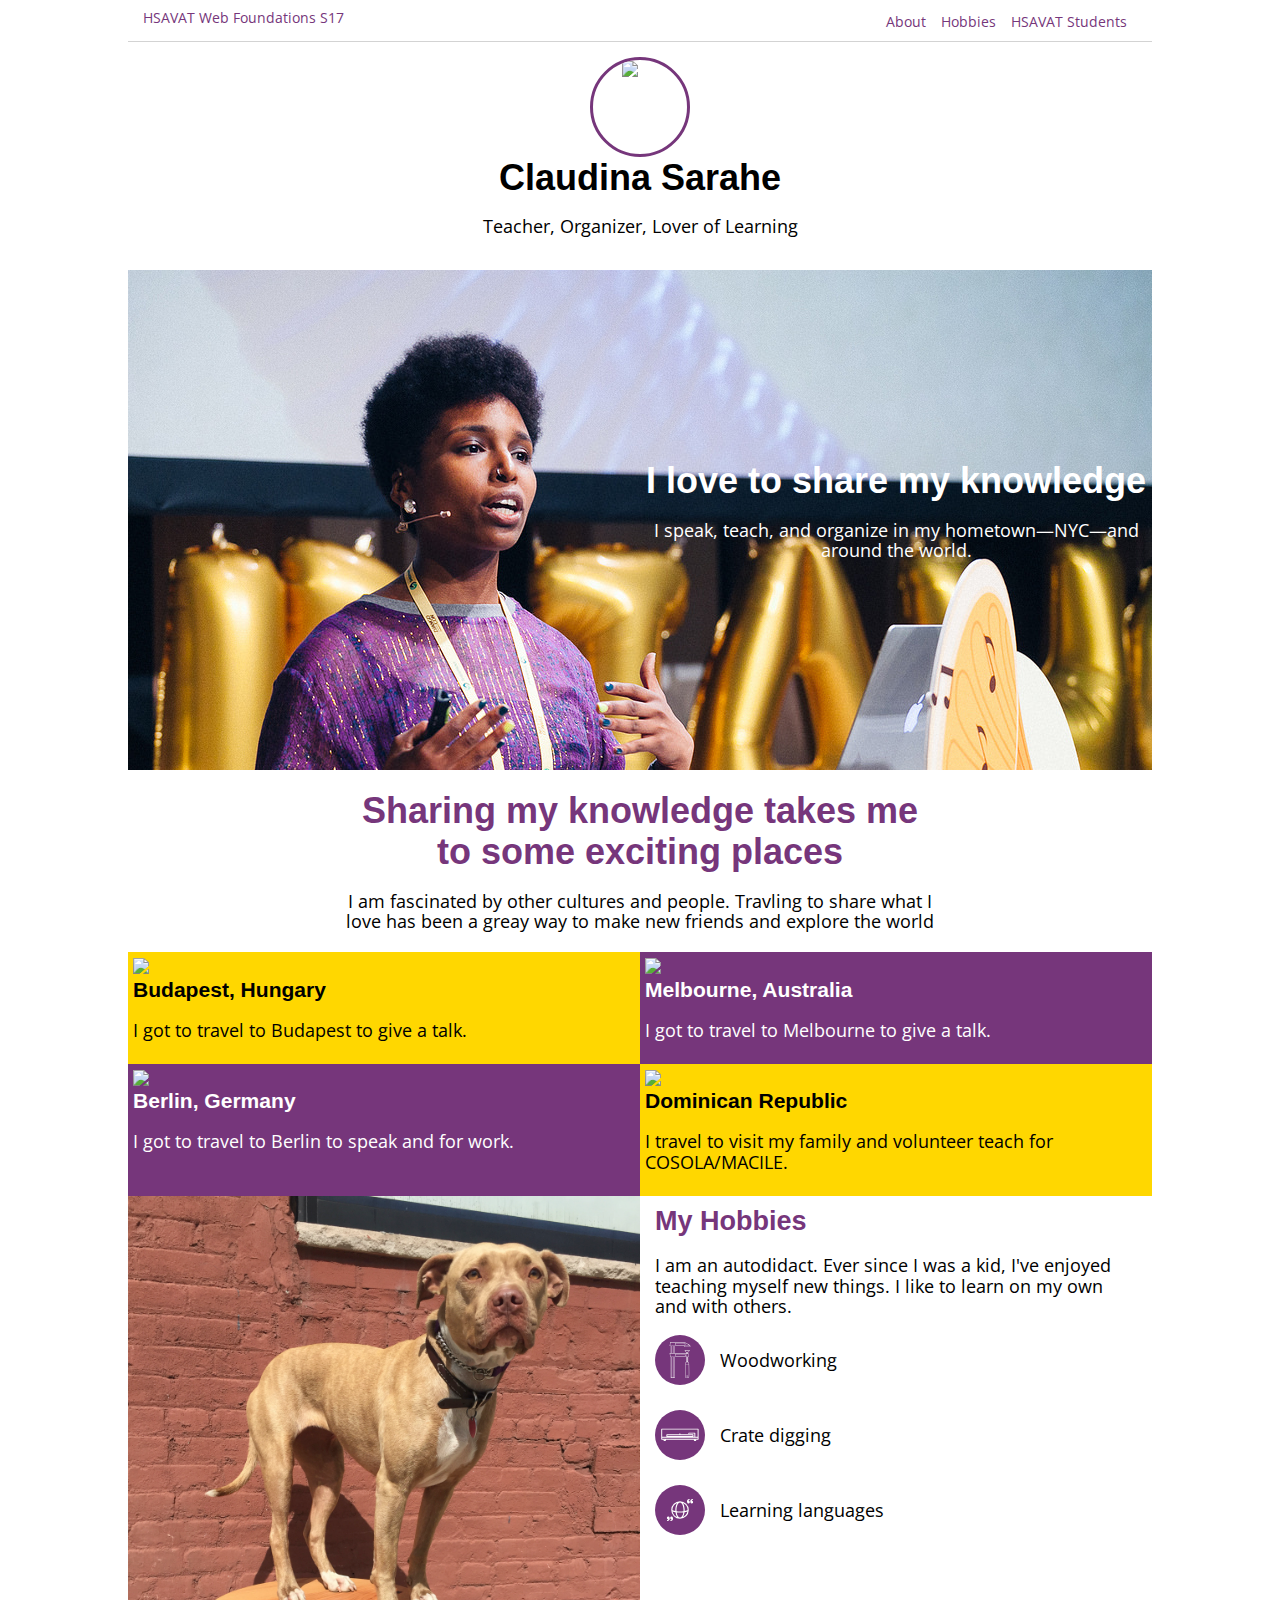
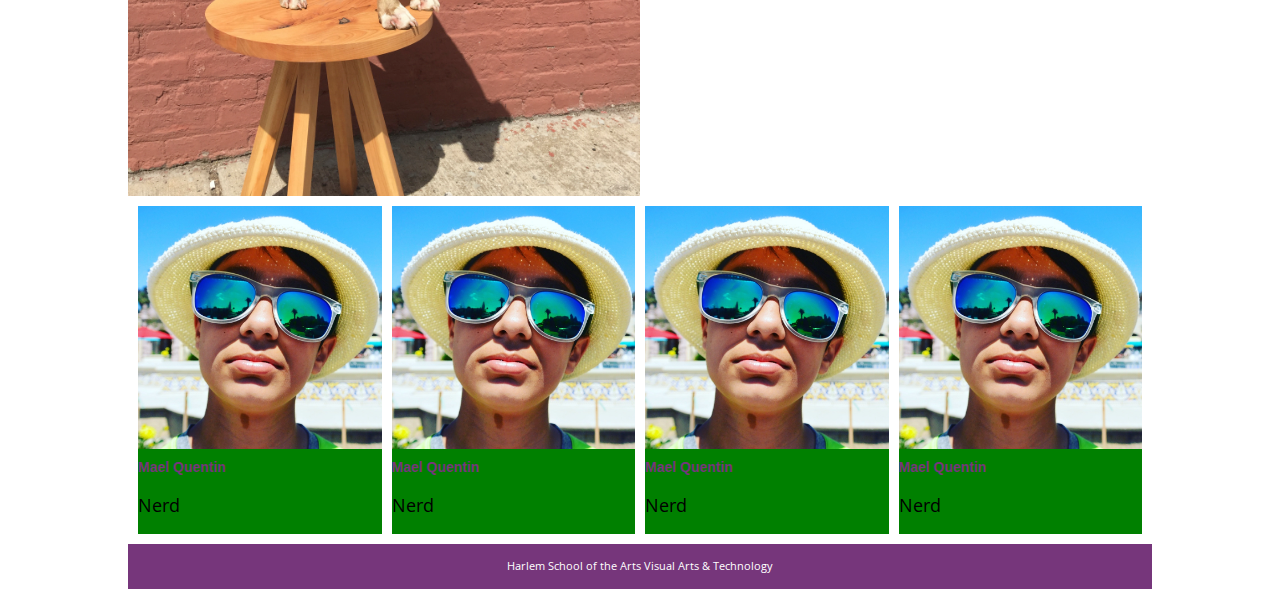
==== index.html @ df720c6d "Move files into the root" ====
<!DOCTYPE html>

<head>
	<meta charset="utf-8">
	<title>HSAVAT Yearbook Claudina Sarahe</title>
	<meta name="description" content="2017 HSAVAT Yearbook Page by GloabalArts">

	<!-- Order matters -->
	<link rel="stylesheet" href="assets/css/normalize.css">
	<link rel="stylesheet" href="assets/css/basecss.css">
	<link rel="stylesheet" href="assets/css/demo.css">

	<link href="https://fonts.googleapis.com/css?family=Open+Sans+Condensed:300|Ubuntu+Condensed" rel="stylesheet">
 </head>

<body>

<div class="wrapper">
	<nav class="nav">
		<a href="" class="link home-link">HSAVAT Web Foundations S17</a>
 		<a href="" class="link">About</a>
		<a href="" class="link">Hobbies</a>
		<a href="" class="link">HSAVAT Students</a>
	</nav>

	<main class="main-content">
		<header class="intro">
			<div class="intro-image">
				<img src="https://pbs.twimg.com/profile_images/765561058652192769/9MvFwaEM.jpg">
			</div>
			<h1 class="intro-headline">Claudina Sarahe</h1>
			<p class="intro-byline">Teacher, Organizer, Lover of Learning</p>
		</header>

		<section class="speaking-section flex justify-end">
			<div class="speaking-section-content self-center">
				<h1>I love to share my knowledge</h1>
				<p>I speak, teach, and organize in my hometown—NYC—and around the world.</p>
			</div>
		</section>

		<section class="travel-section">
			<div class="travel-section-header">
				<h1 class="headline-dark">Sharing my knowledge takes me to some exciting places</h1>
				<p>I am fascinated by other cultures and people. Travling to share what I love has been a greay way to make new friends and explore the world</p>
			</div>

			<div class="travel-section-content flex">

				<article class="travel-item travel-item-budapest">
					<img src="assets/img/budapest.jpg" width="200px">
					<h3>Budapest, Hungary</h3>
					<p>I got to travel to Budapest to give a talk.</p>
				</article>

				<article class="travel-item travel-item-melbourne">
					<img src="assets/img/melbourne.jpg" width="200px">
					<h3>Melbourne, Australia</h3>
					<p>I got to travel to Melbourne to give a talk.</p>
				</article>

				<article class="travel-item travel-item-berlin">
					<img src="assets/img/berlin.jpg" width="200px">
					<h3>Berlin, Germany</h3>
					<p>I got to travel to Berlin to speak and for work.</p>
				</article>

				<article class="travel-item travel-item-dr">
					<img src="assets/img/berlin.jpg" width="200px">
					<h3>Dominican Republic</h3>
					<p>I travel to visit my family and volunteer teach for COSOLA/MACILE.</p>
				</article>
			</div>
		</section>


		<section class="diptych-with-image flex">
			<div class="image block">
				<img src="assets/img/mitra-woodworking.jpg">
			</div>

			<div class="content block">
				<h2 class="headline-dark">My Hobbies</h2>
				<p>I am an autodidact. Ever since I was a kid, I've enjoyed teaching myself new things. I like to learn on my own and with others.</p>
				<ul class="icon-list">
		      <li class="flex items-center">
		      	<div class="icon">
		      		<img src="assets/img/icon-woodworking.svg">
		      	</div>
		      	<span class="icon-text">Woodworking</span>
		      </li>
		      <li class="flex items-center">
		      	<div class="icon">
		      		<img src="assets/img/icon-turntable.svg">
		      	</div>
		      	<span class="icon-text">Crate digging</span>
		      </li>
		      <li class="flex items-center">
		      	<div class="icon">
		      		<img src="assets/img/icon-languages.svg">
		      	</div>
		      	<span class="icon-text">Learning languages</span>
		      </li>
		    </ul>
			</div>
		</section>
	</main>

	<aside class="flex hsavat-students">
		<article class="hsavat-student-block left-side-picture">
			<a href="/"><img src="assets/img/me.jpg" width="200px"></a>
			<h3> <a href="/">Mael Quentin</a> </h3>
			<p> Nerd </p>
		</article>

		<article class="hsavat-student-block">
			<a href="/"><img src="assets/img/me.jpg" width="200px"></a>
			<h3> <a href="/">Mael Quentin</a> </h3>
			<p> Nerd </p>
		</article>

		<article class="hsavat-student-block">
			<a href="/"><img src="assets/img/me.jpg" width="200px"></a>
			<h3> <a href="/">Mael Quentin</a> </h3>
			<p> Nerd </p>
		</article>

		<article class="hsavat-student-block right-side-picture">
			<a href="/"><img src="assets/img/me.jpg" width="200px"></a>
			<h3> <a href="/">Mael Quentin</a> </h3>
			<p> Nerd </p>
		</article>
	</aside>

	<footer class="footer">
		<p>Harlem School of the Arts Visual Arts &amp; Technology</p>
	</footer>
</div>

</body>
</html>
---- assets/css/basecss.css ----
/*! Basscss | http://basscss.com | MIT License */.h1{font-size:2rem}.h2{font-size:1.5rem}.h3{font-size:1.25rem}.h4{font-size:1rem}.h5{font-size:.875rem}.h6{font-size:.75rem}.font-family-inherit{font-family:inherit}.font-size-inherit{font-size:inherit}.text-decoration-none{text-decoration:none}.bold{font-weight:700}.regular{font-weight:400}.italic{font-style:italic}.caps{text-transform:uppercase;letter-spacing:.2em}.left-align{text-align:left}.center{text-align:center}.right-align{text-align:right}.justify{text-align:justify}.nowrap{white-space:nowrap}.break-word{word-wrap:break-word}.line-height-1{line-height:1}.line-height-2{line-height:1.125}.line-height-3{line-height:1.25}.line-height-4{line-height:1.5}.list-style-none{list-style:none}.underline{text-decoration:underline}.truncate{max-width:100%;overflow:hidden;text-overflow:ellipsis;white-space:nowrap}.list-reset{list-style:none;padding-left:0}.inline{display:inline}.block{display:block}.inline-block{display:inline-block}.table{display:table}.table-cell{display:table-cell}.overflow-hidden{overflow:hidden}.overflow-scroll{overflow:scroll}.overflow-auto{overflow:auto}.clearfix:after,.clearfix:before{content:" ";display:table}.clearfix:after{clear:both}.left{float:left}.right{float:right}.fit{max-width:100%}.max-width-1{max-width:24rem}.max-width-2{max-width:32rem}.max-width-3{max-width:48rem}.max-width-4{max-width:64rem}.border-box{box-sizing:border-box}.align-baseline{vertical-align:baseline}.align-top{vertical-align:top}.align-middle{vertical-align:middle}.align-bottom{vertical-align:bottom}.m0{margin:0}.mt0{margin-top:0}.mr0{margin-right:0}.mb0{margin-bottom:0}.ml0,.mx0{margin-left:0}.mx0{margin-right:0}.my0{margin-top:0;margin-bottom:0}.m1{margin:.5rem}.mt1{margin-top:.5rem}.mr1{margin-right:.5rem}.mb1{margin-bottom:.5rem}.ml1,.mx1{margin-left:.5rem}.mx1{margin-right:.5rem}.my1{margin-top:.5rem;margin-bottom:.5rem}.m2{margin:1rem}.mt2{margin-top:1rem}.mr2{margin-right:1rem}.mb2{margin-bottom:1rem}.ml2,.mx2{margin-left:1rem}.mx2{margin-right:1rem}.my2{margin-top:1rem;margin-bottom:1rem}.m3{margin:2rem}.mt3{margin-top:2rem}.mr3{margin-right:2rem}.mb3{margin-bottom:2rem}.ml3,.mx3{margin-left:2rem}.mx3{margin-right:2rem}.my3{margin-top:2rem;margin-bottom:2rem}.m4{margin:4rem}.mt4{margin-top:4rem}.mr4{margin-right:4rem}.mb4{margin-bottom:4rem}.ml4,.mx4{margin-left:4rem}.mx4{margin-right:4rem}.my4{margin-top:4rem;margin-bottom:4rem}.mxn1{margin-left:-.5rem;margin-right:-.5rem}.mxn2{margin-left:-1rem;margin-right:-1rem}.mxn3{margin-left:-2rem;margin-right:-2rem}.mxn4{margin-left:-4rem;margin-right:-4rem}.ml-auto{margin-left:auto}.mr-auto,.mx-auto{margin-right:auto}.mx-auto{margin-left:auto}.p0{padding:0}.pt0{padding-top:0}.pr0{padding-right:0}.pb0{padding-bottom:0}.pl0,.px0{padding-left:0}.px0{padding-right:0}.py0{padding-top:0;padding-bottom:0}.p1{padding:.5rem}.pt1{padding-top:.5rem}.pr1{padding-right:.5rem}.pb1{padding-bottom:.5rem}.pl1{padding-left:.5rem}.py1{padding-top:.5rem;padding-bottom:.5rem}.px1{padding-left:.5rem;padding-right:.5rem}.p2{padding:1rem}.pt2{padding-top:1rem}.pr2{padding-right:1rem}.pb2{padding-bottom:1rem}.pl2{padding-left:1rem}.py2{padding-top:1rem;padding-bottom:1rem}.px2{padding-left:1rem;padding-right:1rem}.p3{padding:2rem}.pt3{padding-top:2rem}.pr3{padding-right:2rem}.pb3{padding-bottom:2rem}.pl3{padding-left:2rem}.py3{padding-top:2rem;padding-bottom:2rem}.px3{padding-left:2rem;padding-right:2rem}.p4{padding:4rem}.pt4{padding-top:4rem}.pr4{padding-right:4rem}.pb4{padding-bottom:4rem}.pl4{padding-left:4rem}.py4{padding-top:4rem;padding-bottom:4rem}.px4{padding-left:4rem;padding-right:4rem}.col{float:left}.col,.col-right{box-sizing:border-box}.col-right{float:right}.col-1{width:8.33333%}.col-2{width:16.66667%}.col-3{width:25%}.col-4{width:33.33333%}.col-5{width:41.66667%}.col-6{width:50%}.col-7{width:58.33333%}.col-8{width:66.66667%}.col-9{width:75%}.col-10{width:83.33333%}.col-11{width:91.66667%}.col-12{width:100%}@media (min-width:40em){.sm-col{float:left;box-sizing:border-box}.sm-col-right{float:right;box-sizing:border-box}.sm-col-1{width:8.33333%}.sm-col-2{width:16.66667%}.sm-col-3{width:25%}.sm-col-4{width:33.33333%}.sm-col-5{width:41.66667%}.sm-col-6{width:50%}.sm-col-7{width:58.33333%}.sm-col-8{width:66.66667%}.sm-col-9{width:75%}.sm-col-10{width:83.33333%}.sm-col-11{width:91.66667%}.sm-col-12{width:100%}}@media (min-width:52em){.md-col{float:left;box-sizing:border-box}.md-col-right{float:right;box-sizing:border-box}.md-col-1{width:8.33333%}.md-col-2{width:16.66667%}.md-col-3{width:25%}.md-col-4{width:33.33333%}.md-col-5{width:41.66667%}.md-col-6{width:50%}.md-col-7{width:58.33333%}.md-col-8{width:66.66667%}.md-col-9{width:75%}.md-col-10{width:83.33333%}.md-col-11{width:91.66667%}.md-col-12{width:100%}}@media (min-width:64em){.lg-col{float:left;box-sizing:border-box}.lg-col-right{float:right;box-sizing:border-box}.lg-col-1{width:8.33333%}.lg-col-2{width:16.66667%}.lg-col-3{width:25%}.lg-col-4{width:33.33333%}.lg-col-5{width:41.66667%}.lg-col-6{width:50%}.lg-col-7{width:58.33333%}.lg-col-8{width:66.66667%}.lg-col-9{width:75%}.lg-col-10{width:83.33333%}.lg-col-11{width:91.66667%}.lg-col-12{width:100%}}.flex{display:-webkit-box;display:-webkit-flex;display:-ms-flexbox;display:flex}@media (min-width:40em){.sm-flex{display:-webkit-box;display:-webkit-flex;display:-ms-flexbox;display:flex}}@media (min-width:52em){.md-flex{display:-webkit-box;display:-webkit-flex;display:-ms-flexbox;display:flex}}@media (min-width:64em){.lg-flex{display:-webkit-box;display:-webkit-flex;display:-ms-flexbox;display:flex}}.flex-column{-webkit-box-orient:vertical;-webkit-box-direction:normal;-webkit-flex-direction:column;-ms-flex-direction:column;flex-direction:column}.flex-wrap{-webkit-flex-wrap:wrap;-ms-flex-wrap:wrap;flex-wrap:wrap}.items-start{-webkit-box-align:start;-webkit-align-items:flex-start;-ms-flex-align:start;-ms-grid-row-align:flex-start;align-items:flex-start}.items-end{-webkit-box-align:end;-webkit-align-items:flex-end;-ms-flex-align:end;-ms-grid-row-align:flex-end;align-items:flex-end}.items-center{-webkit-box-align:center;-webkit-align-items:center;-ms-flex-align:center;-ms-grid-row-align:center;align-items:center}.items-baseline{-webkit-box-align:baseline;-webkit-align-items:baseline;-ms-flex-align:baseline;-ms-grid-row-align:baseline;align-items:baseline}.items-stretch{-webkit-box-align:stretch;-webkit-align-items:stretch;-ms-flex-align:stretch;-ms-grid-row-align:stretch;align-items:stretch}.self-start{-webkit-align-self:flex-start;-ms-flex-item-align:start;align-self:flex-start}.self-end{-webkit-align-self:flex-end;-ms-flex-item-align:end;align-self:flex-end}.self-center{-webkit-align-self:center;-ms-flex-item-align:center;align-self:center}.self-baseline{-webkit-align-self:baseline;-ms-flex-item-align:baseline;align-self:baseline}.self-stretch{-webkit-align-self:stretch;-ms-flex-item-align:stretch;align-self:stretch}.justify-start{-webkit-box-pack:start;-webkit-justify-content:flex-start;-ms-flex-pack:start;justify-content:flex-start}.justify-end{-webkit-box-pack:end;-webkit-justify-content:flex-end;-ms-flex-pack:end;justify-content:flex-end}.justify-center{-webkit-box-pack:center;-webkit-justify-content:center;-ms-flex-pack:center;justify-content:center}.justify-between{-webkit-box-pack:justify;-webkit-justify-content:space-between;-ms-flex-pack:justify;justify-content:space-between}.justify-around{-webkit-justify-content:space-around;-ms-flex-pack:distribute;justify-content:space-around}.content-start{-webkit-align-content:flex-start;-ms-flex-line-pack:start;align-content:flex-start}.content-end{-webkit-align-content:flex-end;-ms-flex-line-pack:end;align-content:flex-end}.content-center{-webkit-align-content:center;-ms-flex-line-pack:center;align-content:center}.content-between{-webkit-align-content:space-between;-ms-flex-line-pack:justify;align-content:space-between}.content-around{-webkit-align-content:space-around;-ms-flex-line-pack:distribute;align-content:space-around}.content-stretch{-webkit-align-content:stretch;-ms-flex-line-pack:stretch;align-content:stretch}.flex-auto{-webkit-box-flex:1;-webkit-flex:1 1 auto;-ms-flex:1 1 auto;flex:1 1 auto;min-width:0;min-height:0}.flex-none{-webkit-box-flex:0;-webkit-flex:none;-ms-flex:none;flex:none}.order-0{-webkit-box-ordinal-group:1;-webkit-order:0;-ms-flex-order:0;order:0}.order-1{-webkit-box-ordinal-group:2;-webkit-order:1;-ms-flex-order:1;order:1}.order-2{-webkit-box-ordinal-group:3;-webkit-order:2;-ms-flex-order:2;order:2}.order-3{-webkit-box-ordinal-group:4;-webkit-order:3;-ms-flex-order:3;order:3}.order-last{-webkit-box-ordinal-group:100000;-webkit-order:99999;-ms-flex-order:99999;order:99999}.relative{position:relative}.absolute{position:absolute}.fixed{position:fixed}.top-0{top:0}.right-0{right:0}.bottom-0{bottom:0}.left-0{left:0}.z1{z-index:1}.z2{z-index:2}.z3{z-index:3}.z4{z-index:4}.border{border-style:solid;border-width:1px}.border-top{border-top-style:solid;border-top-width:1px}.border-right{border-right-style:solid;border-right-width:1px}.border-bottom{border-bottom-style:solid;border-bottom-width:1px}.border-left{border-left-style:solid;border-left-width:1px}.border-none{border:0}.rounded{border-radius:3px}.circle{border-radius:50%}.rounded-top{border-radius:3px 3px 0 0}.rounded-right{border-radius:0 3px 3px 0}.rounded-bottom{border-radius:0 0 3px 3px}.rounded-left{border-radius:3px 0 0 3px}.not-rounded{border-radius:0}.hide{position:absolute!important;height:1px;width:1px;overflow:hidden;clip:rect(1px,1px,1px,1px)}@media (max-width:40em){.xs-hide{display:none!important}}@media (min-width:40em) and (max-width:52em){.sm-hide{display:none!important}}@media (min-width:52em) and (max-width:64em){.md-hide{display:none!important}}@media (min-width:64em){.lg-hide{display:none!important}}.display-none{display:none!important}
---- assets/css/demo.css ----
/*
	Claudina Sarahe HSAVA Yearbook

	Color Scheme
	------------
	Primary: #76367b
	Accent:
 */


/*
	Layout
 */


/* Hack to make the internet behave */
*,
html {
	box-sizing: border-box;
}

body {
	font-family: "Open Sans Condensed", sans-serif;
	/* background:blue; */
	font-size:  18px;
}

.wrapper {
/* 	background-color: lightgreen; */
	max-width: 1024px;
	width: 1024px;
	margin:0px auto;
  display: flex;
  min-height: 100vh;
  flex-direction: column;
}

main {
	flex:  1;
}

footer {
	background: #76367b;
	color: white;
	text-align: center;
	font-size: 11px;
	padding: 5px 0;
}

/* Link Styles */

a {
	color: #76367b;
	text-decoration: none;
	font-size: 14px;
}

a:visted {
	color: red;
}

a:hover {
	border-bottom: 1px solid #76367b;
}


/*
	Resets
 */
img {
	width: 100%;
	height: auto;
}

ul,
ol {
	margin: 0;
	padding:  0;
}


/*
	Typography
 */

h1,
h2,
h3,
h4,
h5,
h6 {
	font-family: "Ubuntu Condensed", sans-serif;
	margin: 0;
	padding: 0;
}

.headline-light {
	color: white;
}

.headline-dark {
	color: #76367b;
}


/* Navigation */

.nav {
	border-bottom:  1px solid lightgrey;
	padding: 10px 15px;
	text-align: right;
}

.nav .link {
	margin-right:  10px;
}

.home-link {
	align-self: flex-start;
	float: left;
}

/* Header Introduction */

.intro {
	text-align: center;
	padding: 15px 0;
}

.intro-image {
	width: 100px;
	height:  100px;
	border-radius: 50%;
	margin: 0 auto;
	overflow: hidden;
	border:  3px solid #76367b;
}

.intro-image img {
	width: 150px;
	margin-left:  -20px;
}


/* Travel Section */
.travel-section-content {
	display: flex; /* or you can use the .flex class */
	flex-wrap: wrap;
}

.travel-section-header {
	text-align: center;
	max-width: 600px;
	margin: 20px auto;
}

.travel-item {
	width: 50%;
	padding: 5px;
}

.travel-item-budapest {
	background: gold;
}

.travel-item-berlin {
	background: #76367b;
	color: white;
}

.travel-item-dr {
	background: gold;
}

.travel-item-melbourne {
	background: #76367b;
	color: white;
}


/* HSAVAT Section */
.hsavat-students {
	display: flex;
}

.hsavat-student-block {
	width:25%;
	background:green;
	margin:10px 5px 10px 5px;
}

.left-side-picture {
	margin-left: 10px;
}

.right-side-picture {
	margin-right: 10px;
}

/* Speaking Section */

.speaking-section {
	background:  url('../img/cs-speaking.jpg');
	height: 500px;
}

.speaking-section-content {
	color: white;
	width: 50%;
	text-align: center;
}

/* Side by Side Image with Content */

.diptych-with-image {
	display: flex;
	height:  600px;
	overflow: hidden;
}

.diptych-with-image-flipped .image {
	order:  1;
}

.diptych-with-image-flipped .content {
	order:  0;
}


.diptych-with-image .block {
	width:  50%;
}

.diptych-with-image .content {
	padding:  10px 15px;
}

.icon-list li {
/* 	display: flex;
	align-items: center;
 */	margin-bottom:  25px;
}

.icon-list .icon {
	width:  50px;
	height:  50px;
	margin-right: 15px;
	background: #76367b;
	border-radius: 50%;
	padding: 5px;
}
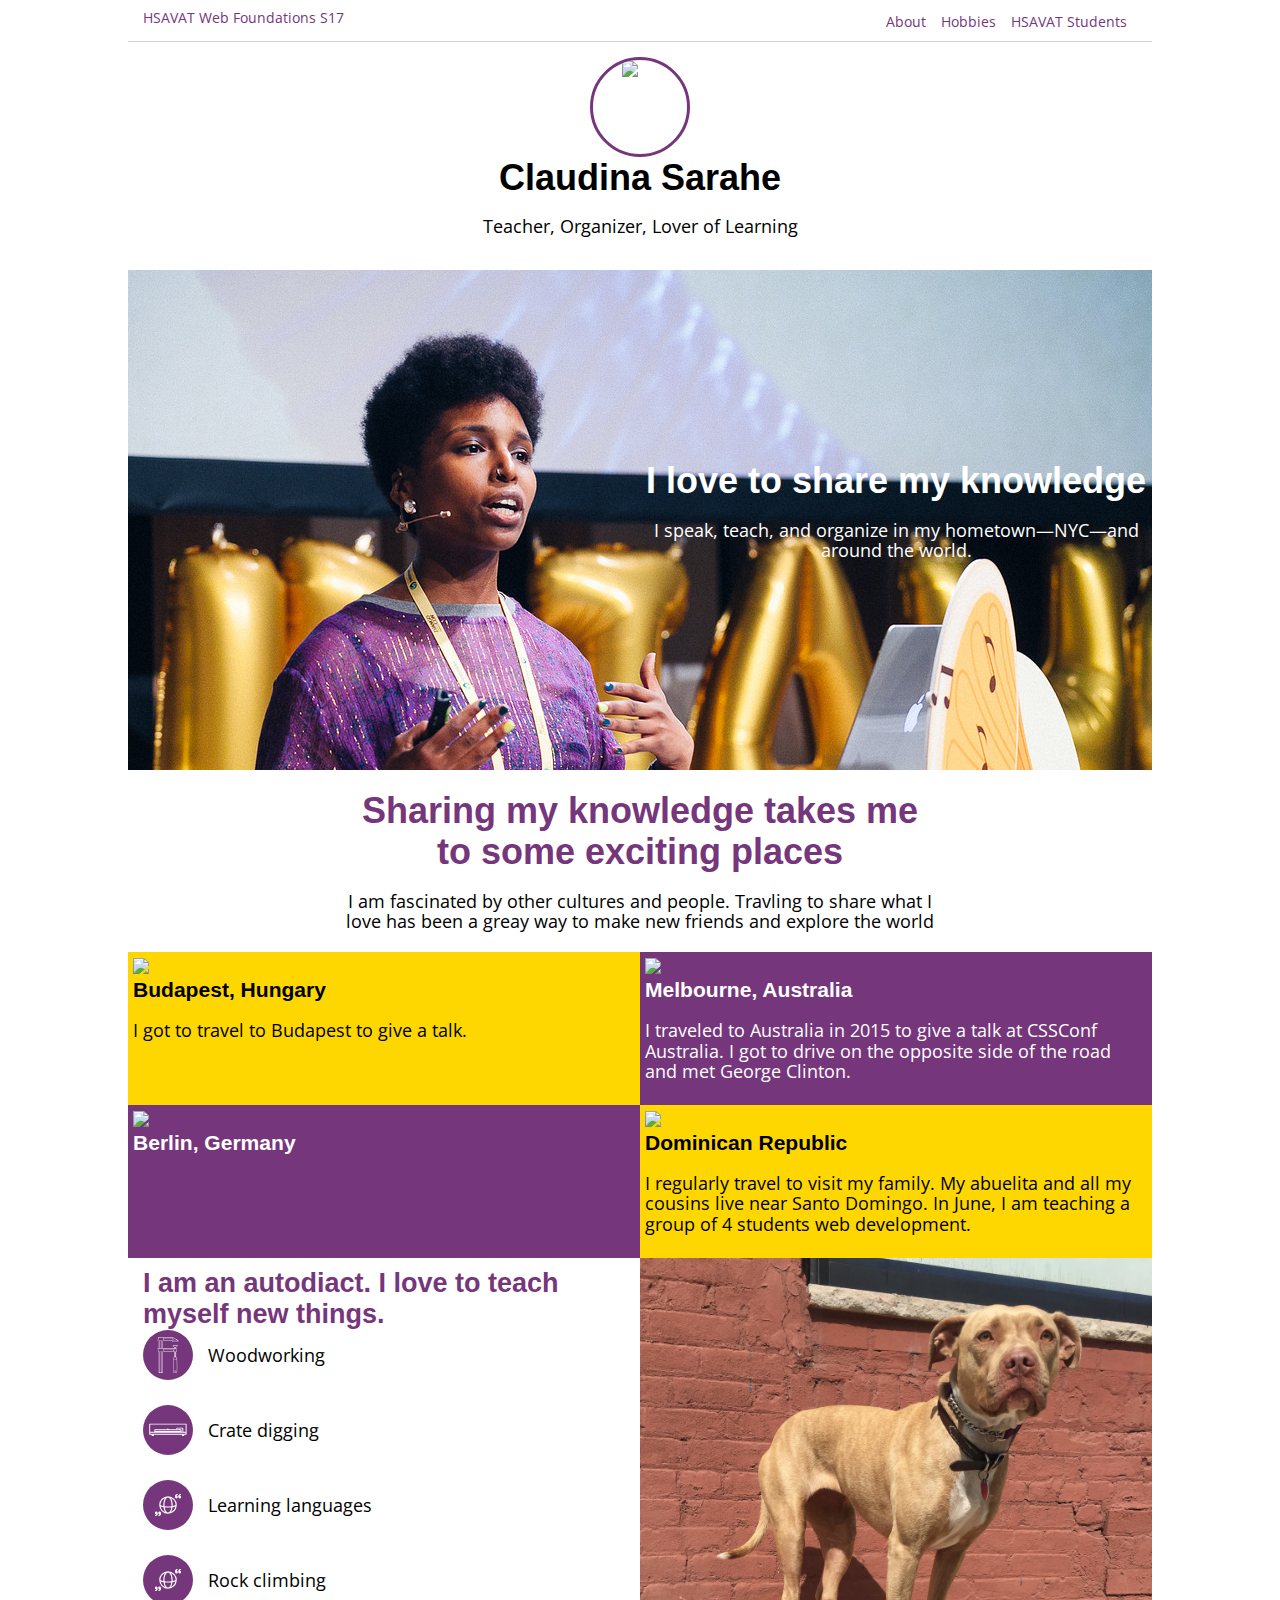
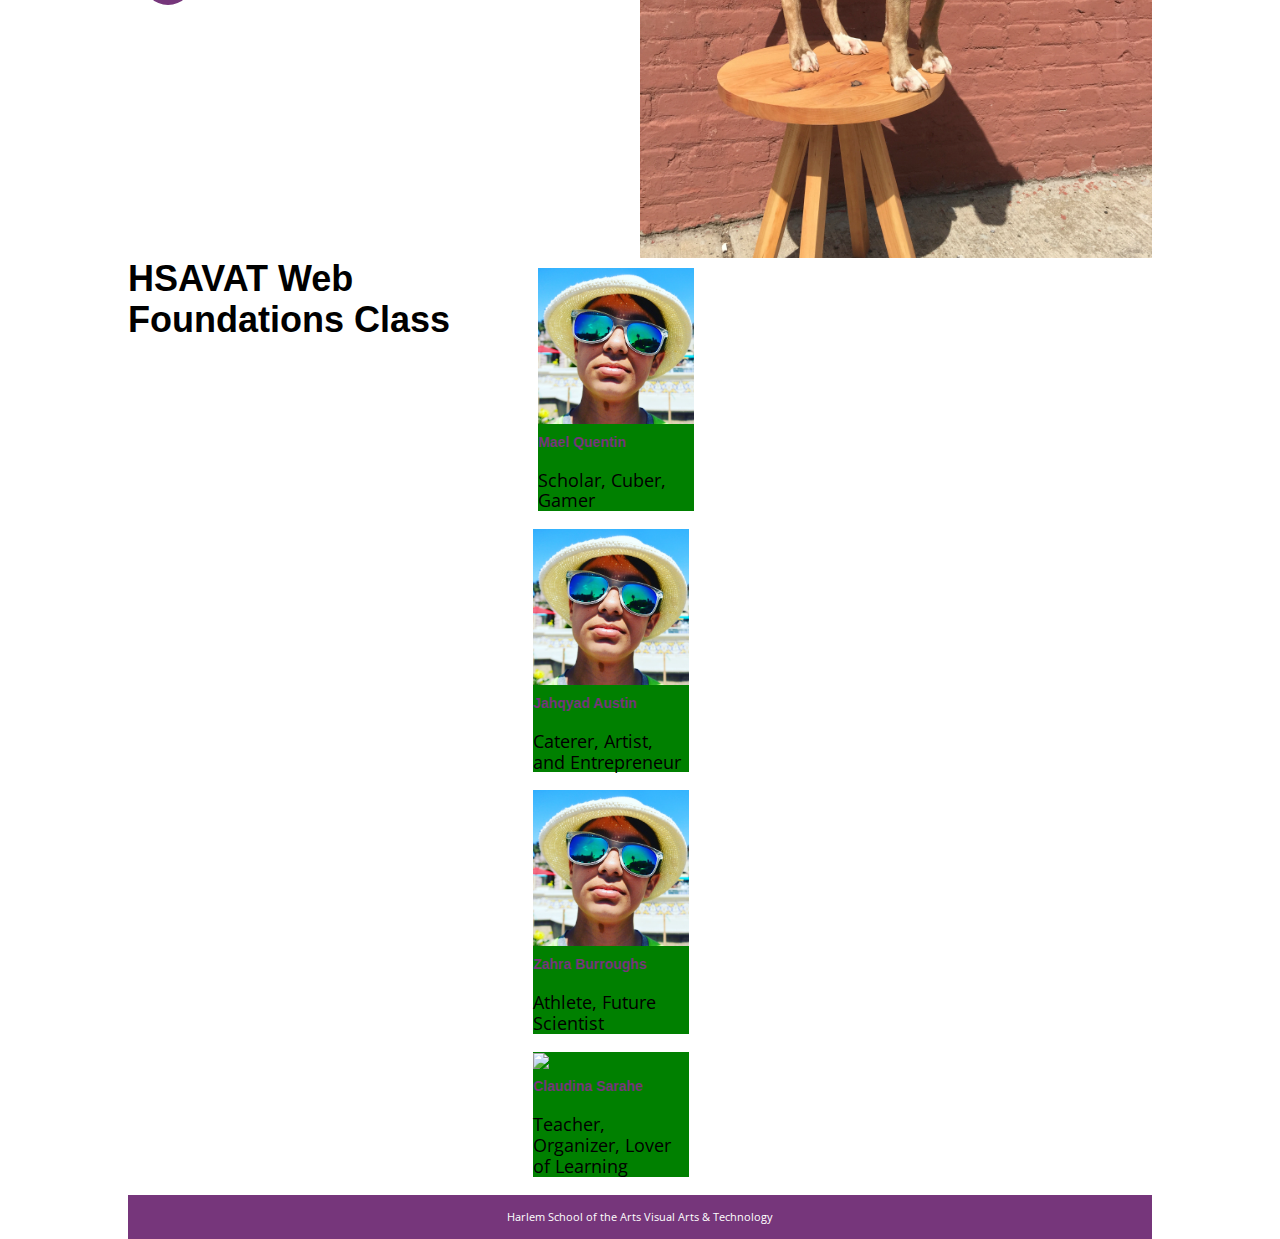
==== commit ab386eea: "Small adjustments" ====
--- a/index.html
+++ b/index.html
@@ -32,7 +32,7 @@
 			<p class="intro-byline">Teacher, Organizer, Lover of Learning</p>
 		</header>
 
-		<section class="speaking-section flex justify-end">
+		<section id="about" class="speaking-section flex justify-end">
 			<div class="speaking-section-content self-center">
 				<h1>I love to share my knowledge</h1>
 				<p>I speak, teach, and organize in my hometown—NYC—and around the world.</p>
@@ -40,48 +40,55 @@
 		</section>
 
 		<section class="travel-section">
-			<div class="travel-section-header">
+			<header class="travel-section-header">
 				<h1 class="headline-dark">Sharing my knowledge takes me to some exciting places</h1>
 				<p>I am fascinated by other cultures and people. Travling to share what I love has been a greay way to make new friends and explore the world</p>
-			</div>
+			</header>
 
 			<div class="travel-section-content flex">
 
 				<article class="travel-item travel-item-budapest">
-					<img src="assets/img/budapest.jpg" width="200px">
-					<h3>Budapest, Hungary</h3>
-					<p>I got to travel to Budapest to give a talk.</p>
+					<img src="assets/img/budapest.jpg">
+					<div class="travel-item-content">
+						<h3>Budapest, Hungary</h3>
+						<p>I got to travel to Budapest to give a talk.</p>
+					</div>
 				</article>
 
 				<article class="travel-item travel-item-melbourne">
-					<img src="assets/img/melbourne.jpg" width="200px">
-					<h3>Melbourne, Australia</h3>
-					<p>I got to travel to Melbourne to give a talk.</p>
+					<img src="assets/img/melbourne.jpg">
+					<div class="travel-item-content">
+						<h3>Melbourne, Australia</h3>
+						<p>I traveled to Australia in 2015 to give a talk at CSSConf Australia. I got to drive on the opposite side of the road and met George Clinton.</p>
+					</div>
 				</article>
 
 				<article class="travel-item travel-item-berlin">
-					<img src="assets/img/berlin.jpg" width="200px">
-					<h3>Berlin, Germany</h3>
-					<p>I got to travel to Berlin to speak and for work.</p>
+					<img src="assets/img/berlin.jpg">
+					<div class="travel-item-content">
+						<h3>Berlin, Germany</h3>
+						<p></p>
+					</div>
 				</article>
 
 				<article class="travel-item travel-item-dr">
-					<img src="assets/img/berlin.jpg" width="200px">
-					<h3>Dominican Republic</h3>
-					<p>I travel to visit my family and volunteer teach for COSOLA/MACILE.</p>
+					<img src="assets/img/berlin.jpg">
+					<div class="travel-item-content">
+						<h3>Dominican Republic</h3>
+						<p>I regularly travel to visit my family. My abuelita and all my cousins live near Santo Domingo. In June, I am teaching a group of 4 students web development.</p>
+					</div>
 				</article>
 			</div>
 		</section>
 
 
-		<section class="diptych-with-image flex">
+		<section class="diptych-with-image diptych-with-image-flipped flex">
 			<div class="image block">
 				<img src="assets/img/mitra-woodworking.jpg">
 			</div>
 
 			<div class="content block">
-				<h2 class="headline-dark">My Hobbies</h2>
-				<p>I am an autodidact. Ever since I was a kid, I've enjoyed teaching myself new things. I like to learn on my own and with others.</p>
+				<h2 class="hobbies-headline headline-dark">I am an autodiact. I love to teach myself new things.</h2>
 				<ul class="icon-list">
 		      <li class="flex items-center">
 		      	<div class="icon">
@@ -101,35 +108,74 @@
 		      	</div>
 		      	<span class="icon-text">Learning languages</span>
 		      </li>
+					<li class="flex items-center">
+		      	<div class="icon">
+		      		<img src="assets/img/icon-languages.svg">
+		      	</div>
+		      	<span class="icon-text">Rock climbing</span>
+		      </li>
+
 		    </ul>
 			</div>
 		</section>
 	</main>
 
-	<aside class="flex hsavat-students">
-		<article class="hsavat-student-block left-side-picture">
-			<a href="/"><img src="assets/img/me.jpg" width="200px"></a>
-			<h3> <a href="/">Mael Quentin</a> </h3>
-			<p> Nerd </p>
-		</article>
+	<aside class="hsavat-students">
 
-		<article class="hsavat-student-block">
-			<a href="/"><img src="assets/img/me.jpg" width="200px"></a>
-			<h3> <a href="/">Mael Quentin</a> </h3>
-			<p> Nerd </p>
-		</article>
+		<h1 class="hsavat-students-headline">HSAVAT Web Foundations Class</h1>
 
-		<article class="hsavat-student-block">
-			<a href="/"><img src="assets/img/me.jpg" width="200px"></a>
-			<h3> <a href="/">Mael Quentin</a> </h3>
-			<p> Nerd </p>
-		</article>
+		<div class="hsavat-students-content">
+			<article class="hsavat-student-block left-side-picture">
+				<div class="hsavat-student-photo">
+					<a href="https://github.com/mquentin17/yearbook">
+						<img src="assets/img/me.jpg">
+				</a>
+				</div>
+				<h3>
+					<a href="https://github.com/mquentin17/yearbook">Mael Quentin</a>
+				</h3>
+				<p>Scholar, Cuber, Gamer</p>
+			</article>
 
-		<article class="hsavat-student-block right-side-picture">
-			<a href="/"><img src="assets/img/me.jpg" width="200px"></a>
-			<h3> <a href="/">Mael Quentin</a> </h3>
-			<p> Nerd </p>
-		</article>
+			<article class="hsavat-student-block">
+				<div class="hsavat-student-photo">
+					<a href="https://github.com/cheftobe/yearbook">
+						<img src="assets/img/me.jpg">
+					</a>
+				</div>
+
+				<h3>
+					<a href="https://github.com/cheftobe/yearbook">Jahqyad Austin</a>
+				</h3>
+				<p>Caterer, Artist, and Entrepreneur</p>
+			</article>
+
+			<article class="hsavat-student-block">
+				<div class="hsavat-student-photo">
+					<a href="https://github.com/zahra-burroughs/yearbook">
+						<img src="assets/img/me.jpg">
+					</a>
+				</div>
+
+				<h3>
+					<a href="https://github.com/zahra-burroughs/yearbook">Zahra Burroughs</a>
+				</h3>
+				<p>Athlete, Future Scientist</p>
+			</article>
+
+			<article class="hsavat-student-block right-side-picture">
+				<div class="hsavat-student-photo">
+					<a href="https://github.com/misscs/yearbook">
+						<img src="https://pbs.twimg.com/profile_images/765561058652192769/9MvFwaEM.jpg">
+					</a>
+				</div>
+
+				<h3>
+					<a href="https://github.com/misscs/yearbook">Claudina Sarahe</a>
+				</h3>
+				<p>Teacher, Organizer, Lover of Learning</p>
+			</article>
+		</div>
 	</aside>
 
 	<footer class="footer">
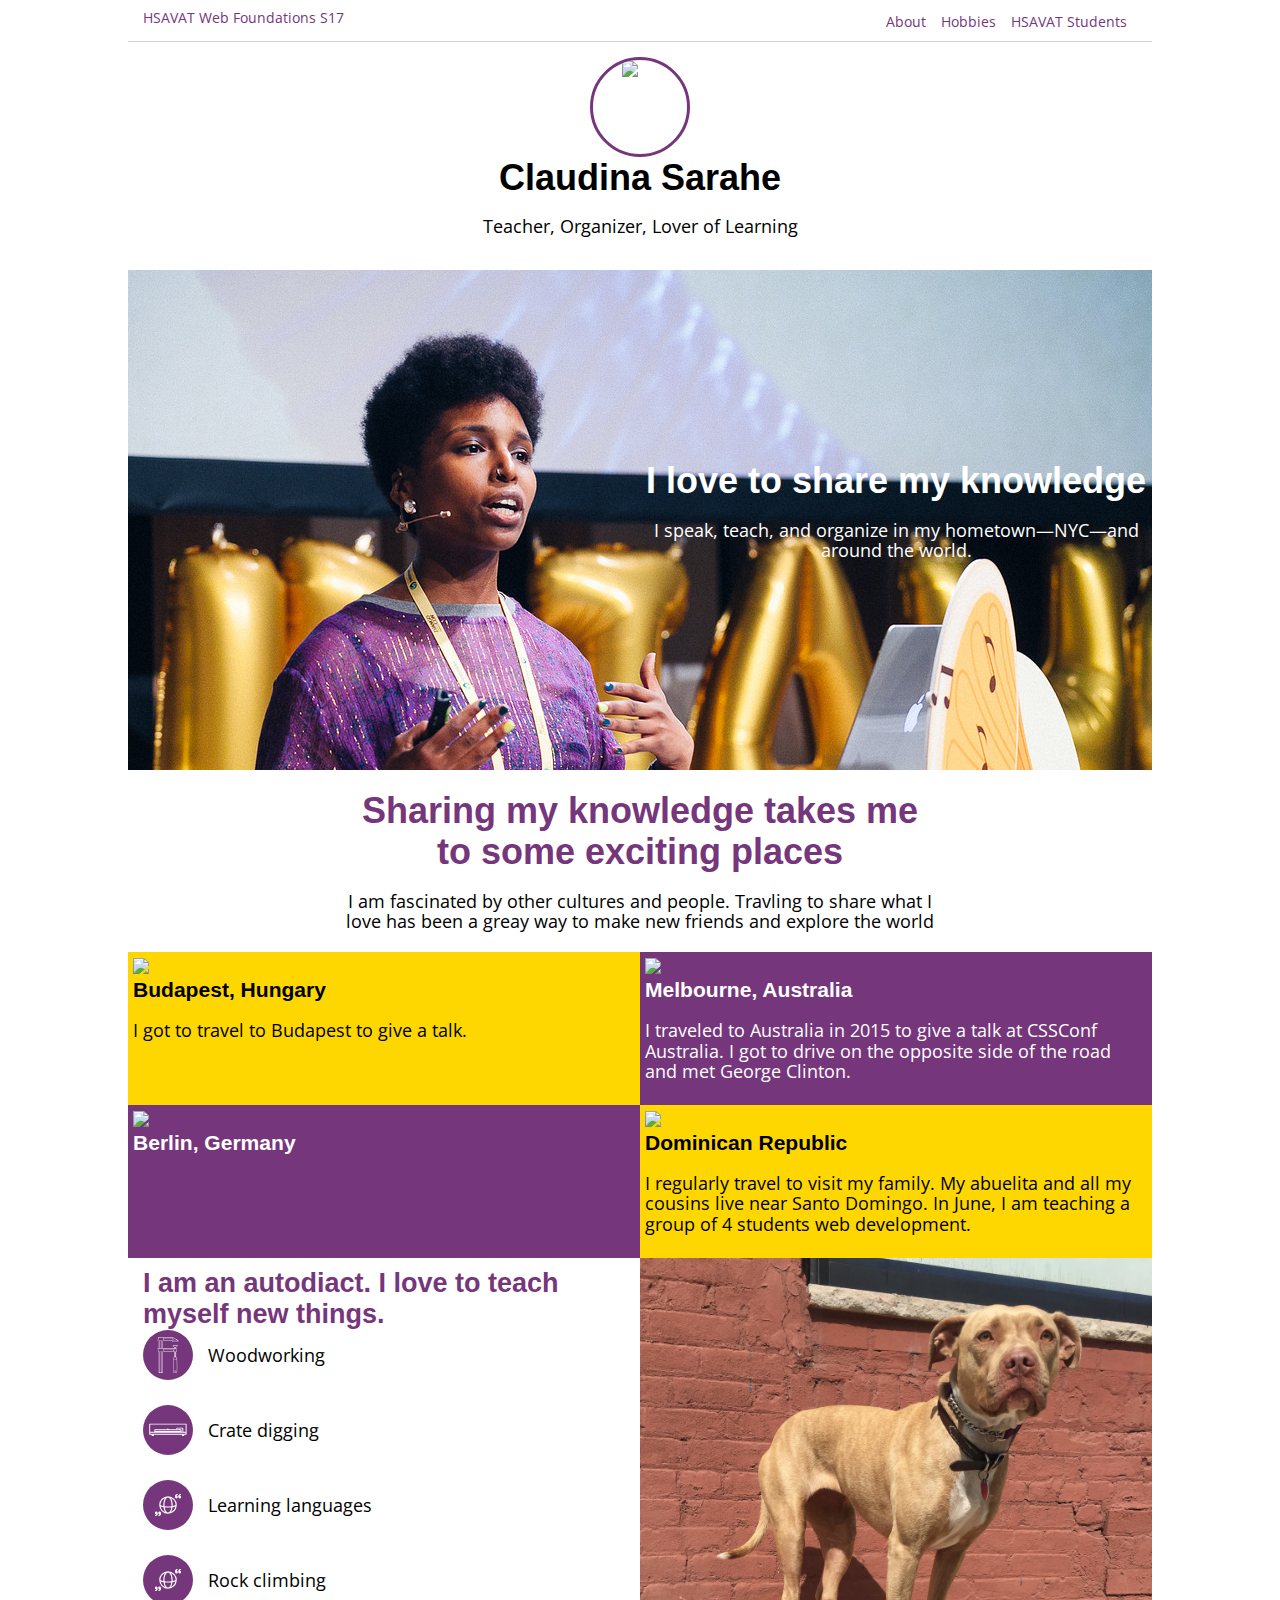
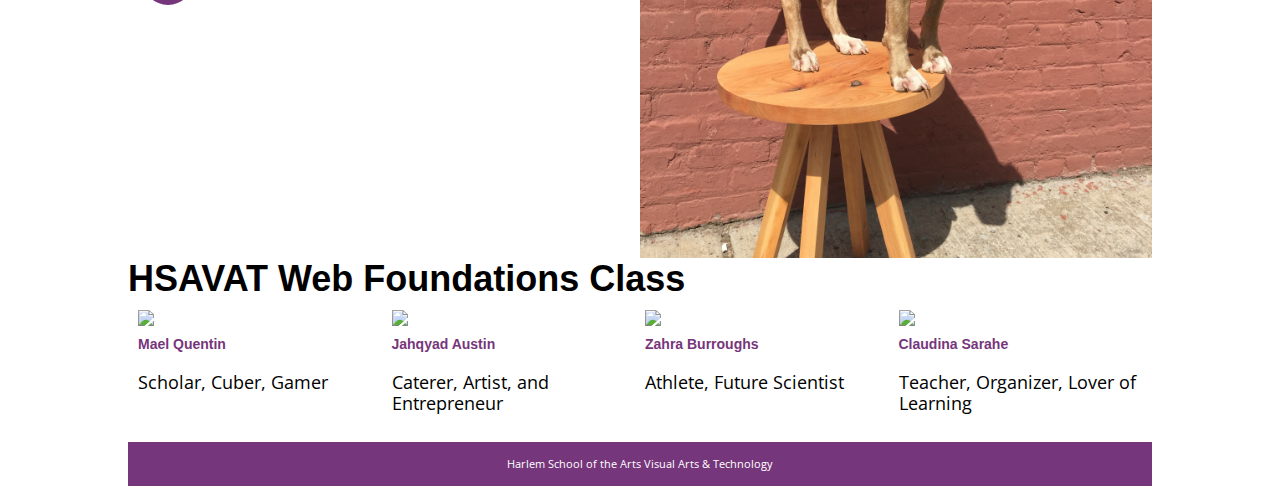
==== commit de7a15ba: "Add correct student images" ====
--- a/index.html
+++ b/index.html
@@ -126,10 +126,8 @@
 
 		<div class="hsavat-students-content">
 			<article class="hsavat-student-block left-side-picture">
-				<div class="hsavat-student-photo">
-					<a href="https://github.com/mquentin17/yearbook">
-						<img src="assets/img/me.jpg">
-				</a>
+				<div class="circle-image student-image">
+					<img src="https://mquentin17.github.io/yearbook/assets/img/me.jpg">
 				</div>
 				<h3>
 					<a href="https://github.com/mquentin17/yearbook">Mael Quentin</a>
@@ -138,12 +136,9 @@
 			</article>
 
 			<article class="hsavat-student-block">
-				<div class="hsavat-student-photo">
-					<a href="https://github.com/cheftobe/yearbook">
-						<img src="assets/img/me.jpg">
-					</a>
+				<div class="circle-image student-image">
+					<img src="https://cheftobe.github.io/yearbook/images/this-guy.jpg">
 				</div>
-
 				<h3>
 					<a href="https://github.com/cheftobe/yearbook">Jahqyad Austin</a>
 				</h3>
@@ -151,12 +146,9 @@
 			</article>
 
 			<article class="hsavat-student-block">
-				<div class="hsavat-student-photo">
-					<a href="https://github.com/zahra-burroughs/yearbook">
-						<img src="assets/img/me.jpg">
-					</a>
+				<div class="circle-image student-image">
+					<img src="https://zahra-burroughs.github.io/yearbook/assets/img/headshot.JPG">
 				</div>
-
 				<h3>
 					<a href="https://github.com/zahra-burroughs/yearbook">Zahra Burroughs</a>
 				</h3>
--- a/assets/css/demo.css
+++ b/assets/css/demo.css
@@ -179,13 +179,12 @@
 
 
 /* HSAVAT Section */
-.hsavat-students {
+.hsavat-students-content {
 	display: flex;
 }
 
 .hsavat-student-block {
-	width:25%;
-	background:green;
+	width: 25%;
 	margin:10px 5px 10px 5px;
 }
 
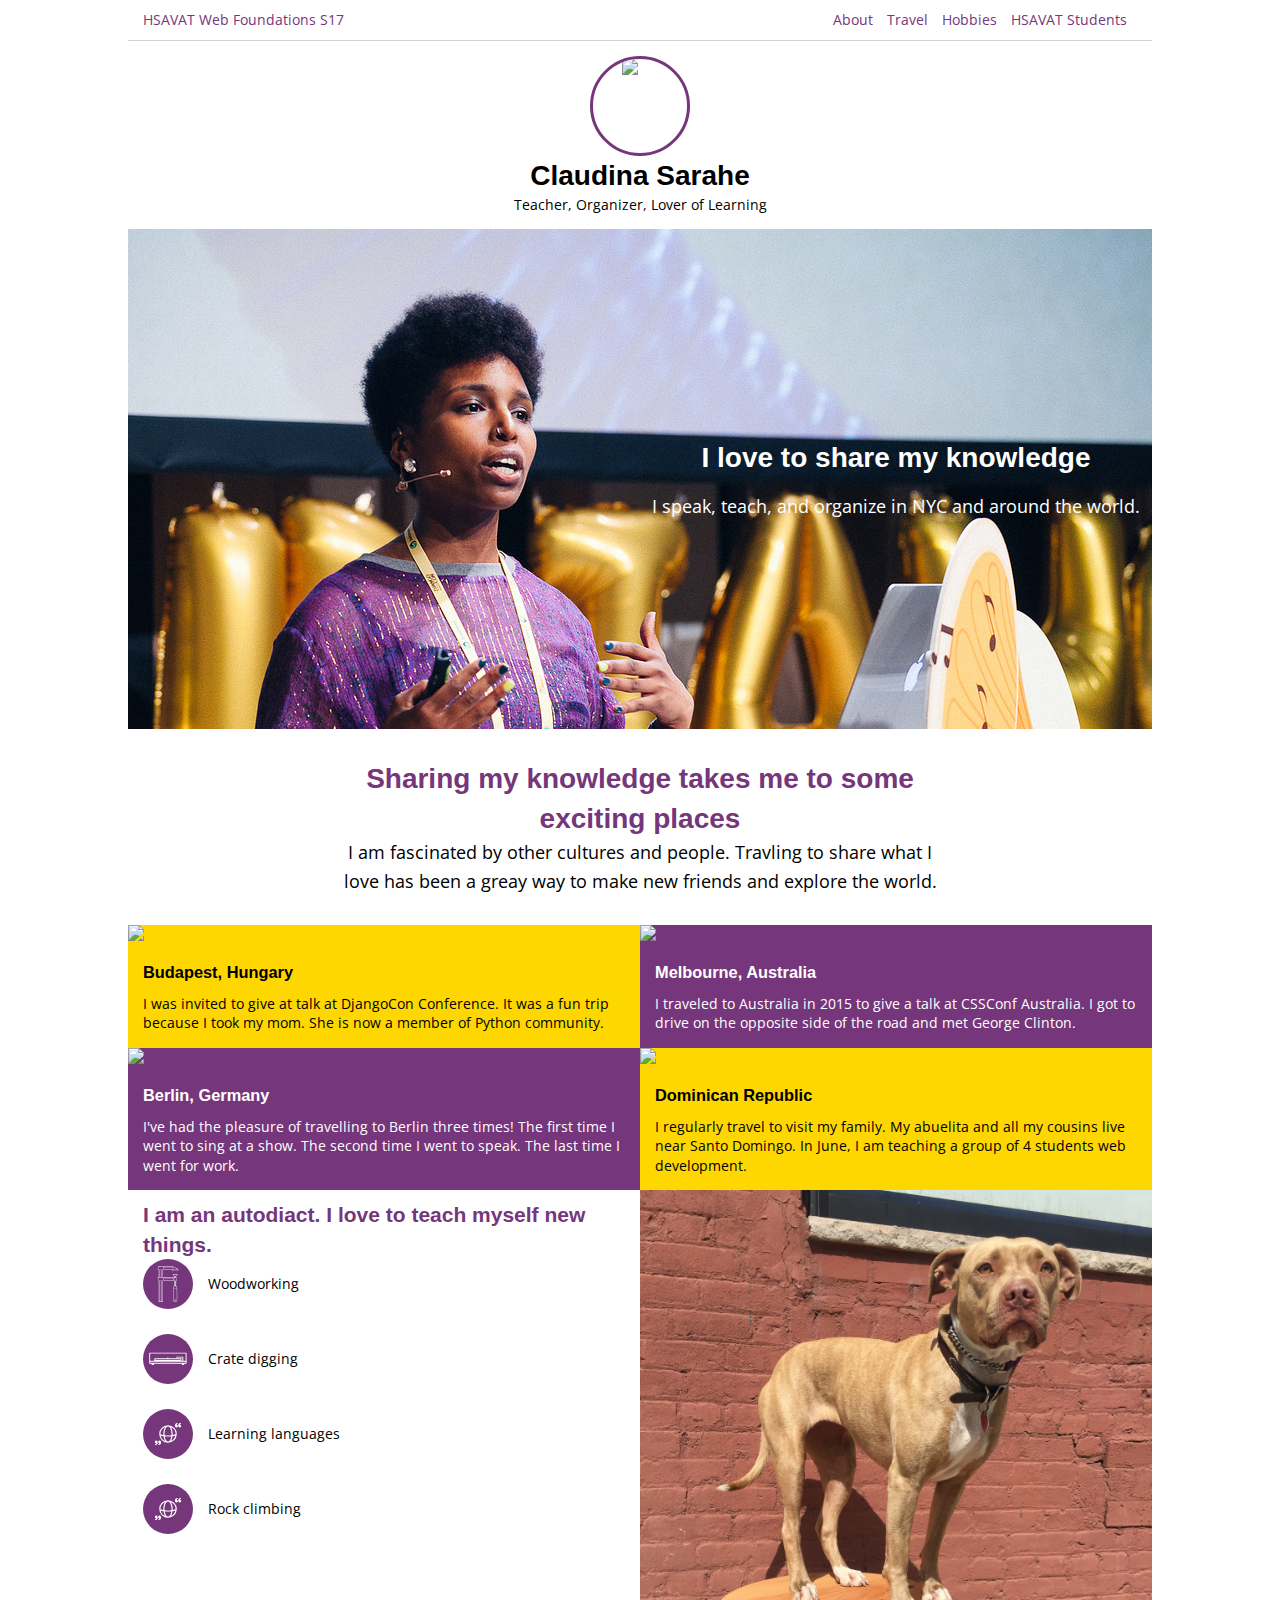
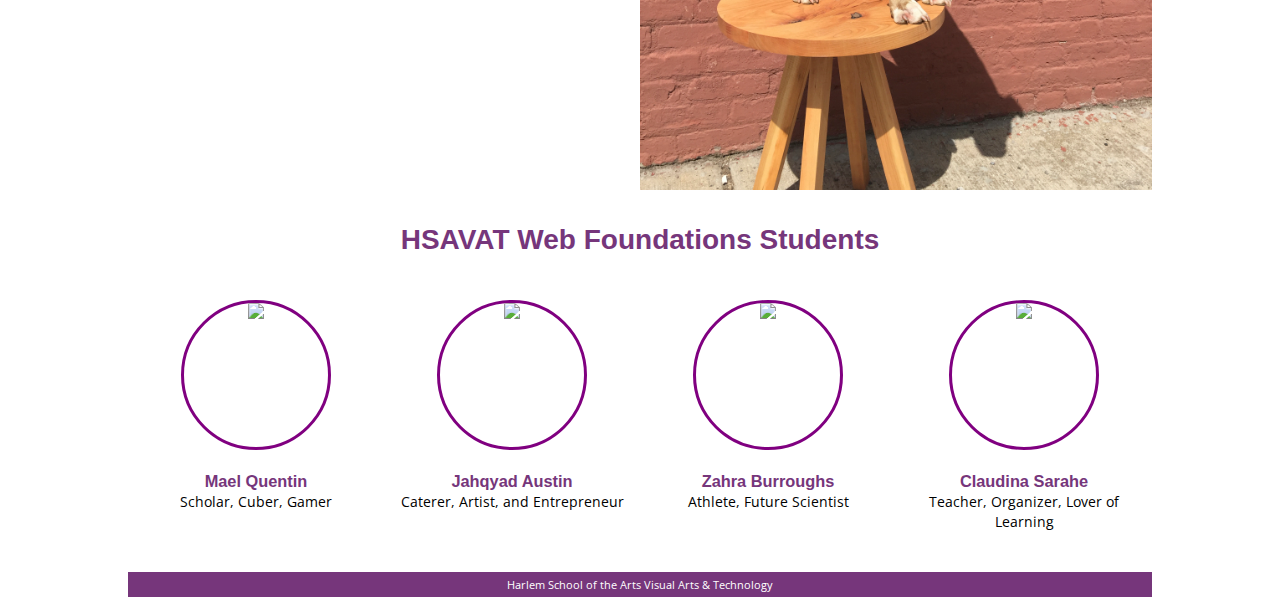
==== commit 5f3bc727: "Ignore mac files" ====
--- a/index.html
+++ b/index.html
@@ -3,7 +3,7 @@
 <head>
 	<meta charset="utf-8">
 	<title>HSAVAT Yearbook Claudina Sarahe</title>
-	<meta name="description" content="2017 HSAVAT Yearbook Page by GloabalArts">
+	<meta name="description" content="2017 HSAVAT Yearbook Page by Claudina Sarahe">
 
 	<!-- Order matters -->
 	<link rel="stylesheet" href="assets/css/normalize.css">
@@ -17,41 +17,43 @@
 
 <div class="wrapper">
 	<nav class="nav">
-		<a href="" class="link home-link">HSAVAT Web Foundations S17</a>
- 		<a href="" class="link">About</a>
-		<a href="" class="link">Hobbies</a>
-		<a href="" class="link">HSAVAT Students</a>
+		<a href="https://hsavat.github.io/yearbook/"class="link home-link">
+			HSAVAT Web Foundations S17
+		</a>
+ 		<a href="#about-section" class="link">About</a>
+		<a href="#travel-section" class="link">Travel</a>
+		<a href="#hobby-section" class="link">Hobbies</a>
+		<a href="#student-section" class="link">HSAVAT Students</a>
 	</nav>
 
 	<main class="main-content">
 		<header class="intro">
-			<div class="intro-image">
+			<div class="intro-image circle-image">
 				<img src="https://pbs.twimg.com/profile_images/765561058652192769/9MvFwaEM.jpg">
 			</div>
 			<h1 class="intro-headline">Claudina Sarahe</h1>
 			<p class="intro-byline">Teacher, Organizer, Lover of Learning</p>
 		</header>
 
-		<section id="about" class="speaking-section flex justify-end">
+		<section id="about-section" class="speaking-section flex justify-end">
 			<div class="speaking-section-content self-center">
-				<h1>I love to share my knowledge</h1>
-				<p>I speak, teach, and organize in my hometown—NYC—and around the world.</p>
+				<h1 class="travel-section-headline">I love to share my knowledge</h1>
+				<p class="travel-section-lead lead-text">I speak, teach, and organize in NYC and around the world.</p>
 			</div>
 		</section>
 
-		<section class="travel-section">
+		<section id="travel-section" class="travel-section">
 			<header class="travel-section-header">
 				<h1 class="headline-dark">Sharing my knowledge takes me to some exciting places</h1>
-				<p>I am fascinated by other cultures and people. Travling to share what I love has been a greay way to make new friends and explore the world</p>
+				<p class="lead-text">I am fascinated by other cultures and people. Travling to share what I love has been a greay way to make new friends and explore the world.</p>
 			</header>
 
 			<div class="travel-section-content flex">
-
 				<article class="travel-item travel-item-budapest">
 					<img src="assets/img/budapest.jpg">
 					<div class="travel-item-content">
 						<h3>Budapest, Hungary</h3>
-						<p>I got to travel to Budapest to give a talk.</p>
+						<p>I was invited to give at talk at DjangoCon Conference. It was a fun trip because I took my mom. She is now a member of Python community.</p>
 					</div>
 				</article>
 
@@ -67,7 +69,7 @@
 					<img src="assets/img/berlin.jpg">
 					<div class="travel-item-content">
 						<h3>Berlin, Germany</h3>
-						<p></p>
+						<p>I've had the pleasure of travelling to Berlin three times! The first time I went to sing at a show. The second time I went to speak. The last time I went for work.</p>
 					</div>
 				</article>
 
@@ -82,7 +84,7 @@
 		</section>
 
 
-		<section class="diptych-with-image diptych-with-image-flipped flex">
+		<section id="hobyy-section" class="diptych-with-image diptych-with-image-flipped flex">
 			<div class="image block">
 				<img src="assets/img/mitra-woodworking.jpg">
 			</div>
@@ -120,14 +122,16 @@
 		</section>
 	</main>
 
-	<aside class="hsavat-students">
+	<aside id="student-section" class="hsavat-students">
 
-		<h1 class="hsavat-students-headline">HSAVAT Web Foundations Class</h1>
+		<h1 class="hsavat-students-headline headline-dark">HSAVAT Web Foundations Students</h1>
 
 		<div class="hsavat-students-content">
 			<article class="hsavat-student-block left-side-picture">
 				<div class="circle-image student-image">
-					<img src="https://mquentin17.github.io/yearbook/assets/img/me.jpg">
+					<a href="https://github.com/mquentin17/yearbook">
+						<img src="https://mquentin17.github.io/yearbook/assets/img/me.jpg">
+					</a>
 				</div>
 				<h3>
 					<a href="https://github.com/mquentin17/yearbook">Mael Quentin</a>
@@ -137,7 +141,9 @@
 
 			<article class="hsavat-student-block">
 				<div class="circle-image student-image">
-					<img src="https://cheftobe.github.io/yearbook/images/this-guy.jpg">
+					<a href="https://github.com/cheftobe/yearbook">
+						<img src="https://cheftobe.github.io/yearbook/images/this-guy.jpg">
+					</a>
 				</div>
 				<h3>
 					<a href="https://github.com/cheftobe/yearbook">Jahqyad Austin</a>
@@ -147,16 +153,20 @@
 
 			<article class="hsavat-student-block">
 				<div class="circle-image student-image">
-					<img src="https://zahra-burroughs.github.io/yearbook/assets/img/headshot.JPG">
+					<a href="https://github.com/zahra-burroughs/yearbook">
+						<img src="https://zahra-burroughs.github.io/yearbook/assets/img/headshot.JPG">
+					</a>
 				</div>
 				<h3>
-					<a href="https://github.com/zahra-burroughs/yearbook">Zahra Burroughs</a>
+					<a href="https://github.com/zahra-burroughs/yearbook">
+						Zahra Burroughs
+					</a>
 				</h3>
 				<p>Athlete, Future Scientist</p>
 			</article>
 
 			<article class="hsavat-student-block right-side-picture">
-				<div class="hsavat-student-photo">
+				<div class="student-image circle-image">
 					<a href="https://github.com/misscs/yearbook">
 						<img src="https://pbs.twimg.com/profile_images/765561058652192769/9MvFwaEM.jpg">
 					</a>
--- a/assets/css/demo.css
+++ b/assets/css/demo.css
@@ -1,32 +1,29 @@
 /*
-	Claudina Sarahe HSAVA Yearbook
+	Claudina Sarahe HSAVAT Yearbook book
 
 	Color Scheme
 	------------
 	Primary: #76367b
-	Accent:
+	Accent: gold
+	Secondary: white
+
  */
 
 
-/*
-	Layout
- */
-
-
-/* Hack to make the internet behave */
+/* Page Layout */
+/* =========== */
 *,
 html {
-	box-sizing: border-box;
+	box-sizing: border-box; /* Hack to make the internet behave */
 }
 
 body {
 	font-family: "Open Sans Condensed", sans-serif;
-	/* background:blue; */
-	font-size:  18px;
+	font-size:  14px;
+	line-height: 1.4;
 }
 
 .wrapper {
-/* 	background-color: lightgreen; */
 	max-width: 1024px;
 	width: 1024px;
 	margin:0px auto;
@@ -52,16 +49,16 @@
 a {
 	color: #76367b;
 	text-decoration: none;
-	font-size: 14px;
+}
+
+a:hover {
+	color: gold;
 }
 
 a:visted {
 	color: red;
 }
 
-a:hover {
-	border-bottom: 1px solid #76367b;
-}
 
 
 /*
@@ -78,6 +75,9 @@
 	padding:  0;
 }
 
+p {
+	margin: 0;
+}
 
 /*
 	Typography
@@ -102,6 +102,34 @@
 	color: #76367b;
 }
 
+.lead-text {
+	font-size: 18px;
+	line-height: 1.6;
+}
+
+/*
+	Components
+	==========
+	These are reuseable classes. They are used on many different sections to
+	make components look the same and reduce the amount of CSS.
+*/
+
+/* Makes images circles */
+.circle-image {
+	width: 150px;
+	height:  150px;
+	border-radius: 50%;
+	overflow: hidden;
+	margin-left: auto;
+	margin-right: auto;
+}
+
+/* HSAVAT Student Block */
+.hsavat-student-block {
+	justify-content: center;
+	text-align: center;
+}
+
 
 /* Navigation */
 
@@ -115,11 +143,16 @@
 	margin-right:  10px;
 }
 
+.nav a:hover {
+	border-bottom: 1px solid gold;
+}
+
 .home-link {
 	align-self: flex-start;
 	float: left;
 }
 
+
 /* Header Introduction */
 
 .intro {
@@ -128,12 +161,9 @@
 }
 
 .intro-image {
+	border:  3px solid #76367b;
 	width: 100px;
-	height:  100px;
-	border-radius: 50%;
-	margin: 0 auto;
-	overflow: hidden;
-	border:  3px solid #76367b;
+	height: 100px;
 }
 
 .intro-image img {
@@ -151,12 +181,23 @@
 .travel-section-header {
 	text-align: center;
 	max-width: 600px;
-	margin: 20px auto;
+	margin: 30px auto;
+}
+
+.travel-section-headline {
+	margin-bottom: 15px;
 }
 
 .travel-item {
 	width: 50%;
-	padding: 5px;
+}
+
+.travel-item-content {
+	padding: 15px;
+}
+
+.travel-item-content h3 {
+	margin-bottom: 10px;
 }
 
 .travel-item-budapest {
@@ -178,15 +219,188 @@
 }
 
 
+/* Home Page */
+
+.home-about {
+	font-size: 20px;
+	line-height: 1.5;
+	padding: 0 3em;
+	margin: 2em 0;
+}
+
+.home .intro {
+	background: #dfdfdf;
+	display: flex;
+	flex-direction: column;
+	height: 400px;
+	justify-content: flex-end;
+}
+
+.student-section h1 {
+	text-align: center;
+	font-size: 40px;
+}
+
+.student-list {
+	display: flex;
+	flex-wrap: wrap;
+	margin: 2em 0;
+}
+
+.hsavat-student-block-inner {
+	display: flex;
+	flex-direction: column;
+	padding: 48px;
+}
+
+.student-image {
+	margin-bottom: 20px;
+}
+
+.student-name {
+	font-size: 26px;
+	margin-bottom: 16px;
+}
+
+.student-byline {
+	font-size: 20px;
+	margin-bottom: 30px;
+}
+
+.student-details {
+	text-align: left;
+	list-style: none; /* Hide bullets */
+	font-size: 16px;
+}
+
+.student-details li {
+	margin-bottom: 10px;
+}
+
+.student-list .hsavat-student-block {
+	display: flex;
+	width: 50%;
+	min-height: 500px;
+}
+
+.student-list .hsavat-student-block a {
+	color: white;
+	display: block;
+	width: 100%;
+	height: 100%;
+}
+
+.student-list .hsavat-student-block a:hover {
+	border-bottom: none;
+}
+
+.hsavat-student-zahra {
+	background-color: salmon;
+}
+
+.hsavat-student-zahra .student-image {
+	border: 3px solid lightpink;
+}
+
+.hsavat-student-zahra a:hover {
+	background-color: lightpink;
+}
+
+.hsavat-student-zahra a:hover .student-image {
+	border: 3px solid salmon;
+}
+
+.hsavat-student-jayqhad {
+	background-color: lightblue;
+}
+
+.hsavat-student-jayqhad .student-image {
+	border: 3px solid lightgreen;
+}
+
+.hsavat-student-jayqhad a:hover {
+	background-color: lightgreen;
+}
+
+.hsavat-student-jayqhad a:hover .student-image{
+	border: 3px solid lightblue;
+}
+
+.hsavat-student-mael {
+	background-color: darkred;
+}
+
+.hsavat-student-mael .student-image{
+	border: 3px solid darkorange;
+}
+
+.hsavat-student-mael a:hover {
+	background-color: darkorange;
+}
+
+.hsavat-student-mael a:hover .student-image{
+	border: 3px solid darkred;
+}
+
+.hsavat-student-cs {
+	background-color: purple;
+}
+
+.hsavat-student-cs .student-image {
+	border: 3px solid gold;
+}
+
+.hsavat-student-cs a:hover {
+	background-color: gold;
+}
+
+.hsavat-student-cs a:hover .student-image {
+	border: 3px solid purple;
+}
+
+.hsavat-student-cs img {
+	width: 150px;
+	margin-left:  -20px;
+}
+
+/* Student Work Homepage */
+/*.student-work-content {
+	displ
+}
+*/
+.student-work-colum {
+	width: 50%;
+}
+
+
+
 /* HSAVAT Section */
+.hsavat-students {
+	margin-bottom: 30px;
+}
+
+.hsavat-students-headline {
+	text-align: center;
+	margin: 30px 0;
+}
+
 .hsavat-students-content {
 	display: flex;
 }
 
-.hsavat-student-block {
-	width: 25%;
+.hsavat-students .hsavat-student-block {
+	width:25%;
 	margin:10px 5px 10px 5px;
 }
+
+.hsavat-students .hsavat-student-block .student-image {
+	border: 3px solid purple;
+}
+
+.hsavat-students .hsavat-student-block .student-image:hover {
+	border-color: gold;
+}
+
 
 .left-side-picture {
 	margin-left: 10px;
@@ -195,6 +409,7 @@
 .right-side-picture {
 	margin-right: 10px;
 }
+
 
 /* Speaking Section */
 
@@ -208,6 +423,7 @@
 	width: 50%;
 	text-align: center;
 }
+
 
 /* Side by Side Image with Content */
 
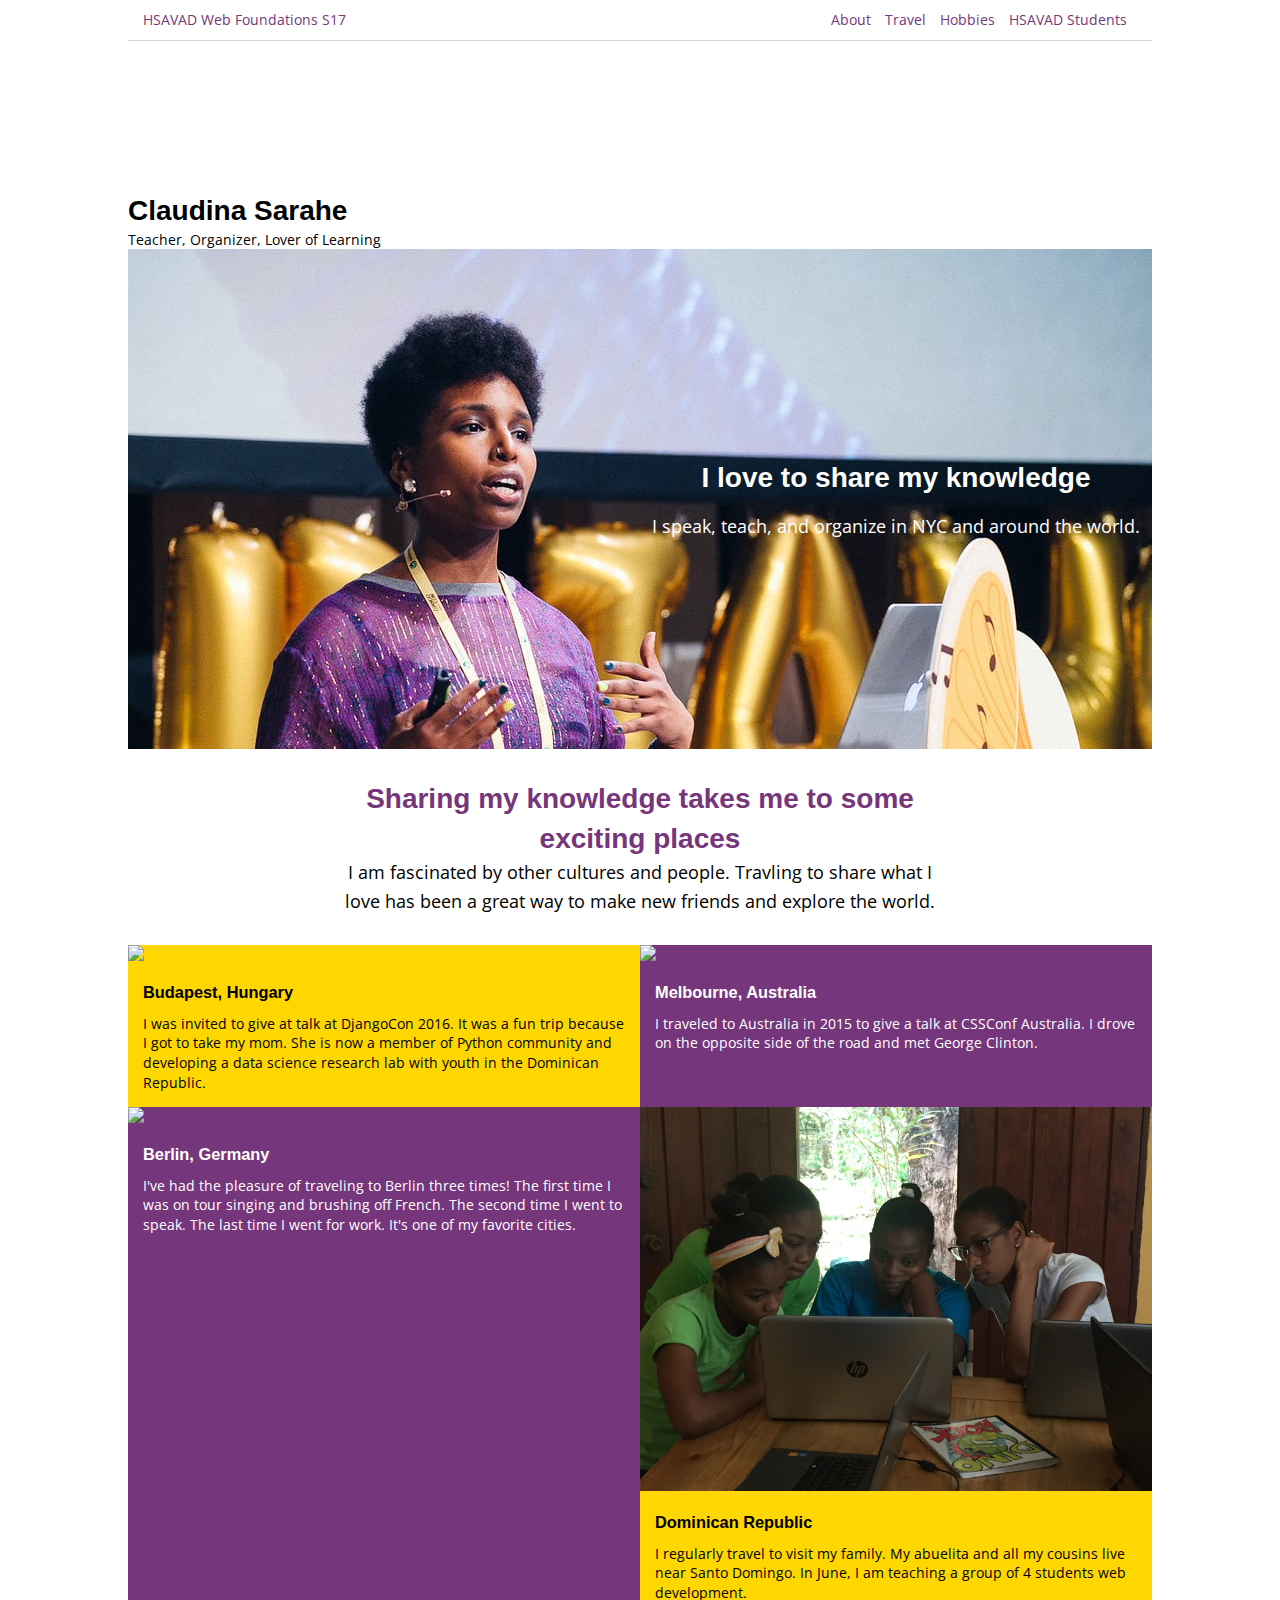
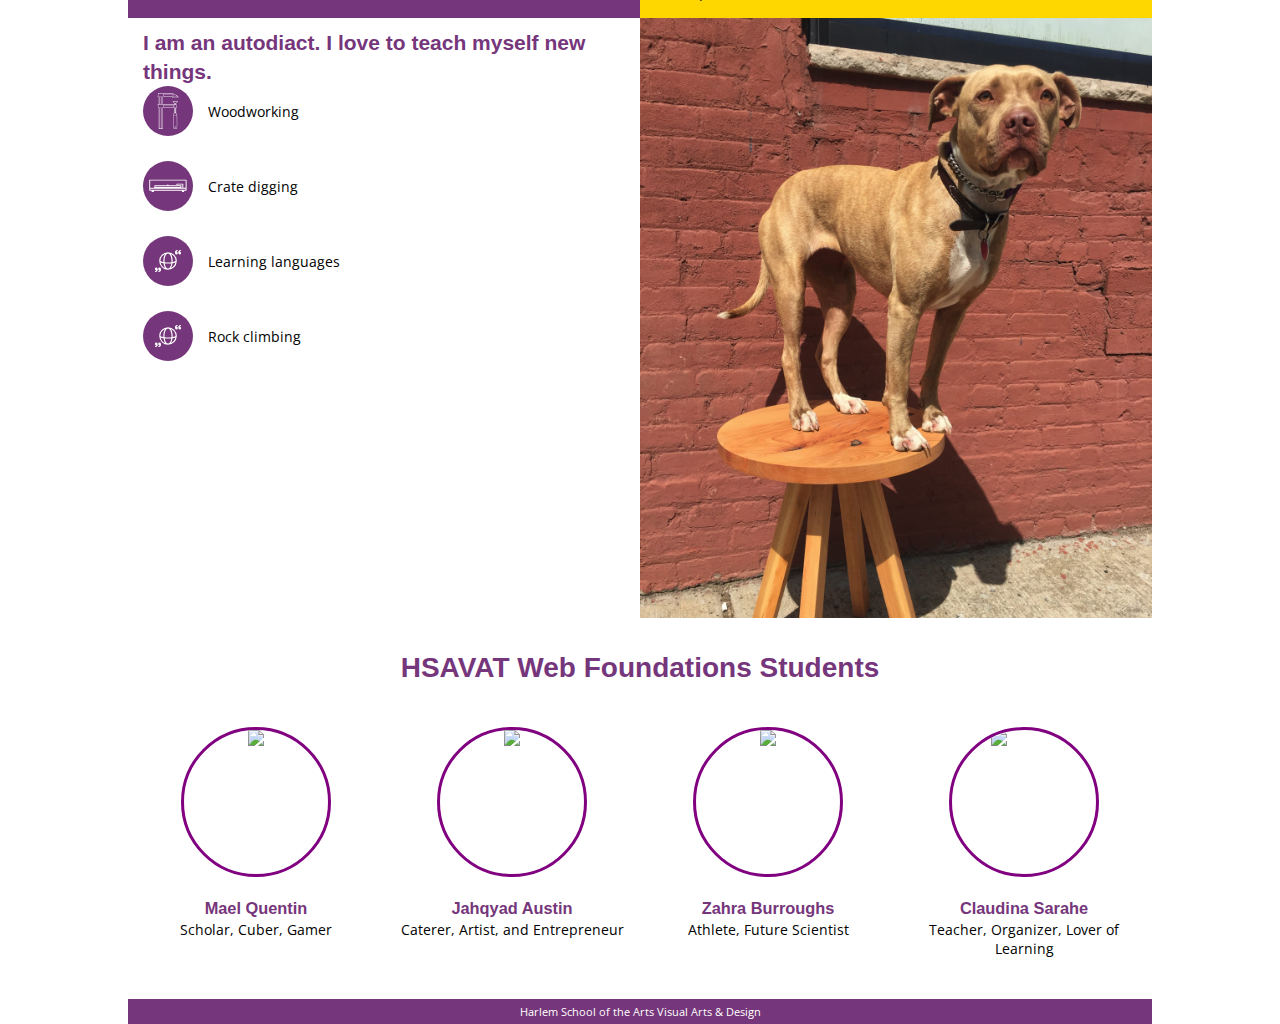
==== commit 17792693: "Updates for the show" ====
--- a/index.html
+++ b/index.html
@@ -2,7 +2,7 @@
 
 <head>
 	<meta charset="utf-8">
-	<title>HSAVAT Yearbook Claudina Sarahe</title>
+	<title>HSAVAD Yearbook Claudina Sarahe</title>
 	<meta name="description" content="2017 HSAVAT Yearbook Page by Claudina Sarahe">
 
 	<!-- Order matters -->
@@ -18,18 +18,18 @@
 <div class="wrapper">
 	<nav class="nav">
 		<a href="https://hsavat.github.io/yearbook/"class="link home-link">
-			HSAVAT Web Foundations S17
+			HSAVAD Web Foundations S17
 		</a>
  		<a href="#about-section" class="link">About</a>
 		<a href="#travel-section" class="link">Travel</a>
 		<a href="#hobby-section" class="link">Hobbies</a>
-		<a href="#student-section" class="link">HSAVAT Students</a>
+		<a href="#student-section" class="link">HSAVAD Students</a>
 	</nav>
 
 	<main class="main-content">
 		<header class="intro">
 			<div class="intro-image circle-image">
-				<img src="https://pbs.twimg.com/profile_images/765561058652192769/9MvFwaEM.jpg">
+				<img class="misscs-image" src="https://pbs.twimg.com/profile_images/765561058652192769/9MvFwaEM.jpg">
 			</div>
 			<h1 class="intro-headline">Claudina Sarahe</h1>
 			<p class="intro-byline">Teacher, Organizer, Lover of Learning</p>
@@ -45,7 +45,7 @@
 		<section id="travel-section" class="travel-section">
 			<header class="travel-section-header">
 				<h1 class="headline-dark">Sharing my knowledge takes me to some exciting places</h1>
-				<p class="lead-text">I am fascinated by other cultures and people. Travling to share what I love has been a greay way to make new friends and explore the world.</p>
+				<p class="lead-text">I am fascinated by other cultures and people. Travling to share what I love has been a great way to make new friends and explore the world.</p>
 			</header>
 
 			<div class="travel-section-content flex">
@@ -53,7 +53,7 @@
 					<img src="assets/img/budapest.jpg">
 					<div class="travel-item-content">
 						<h3>Budapest, Hungary</h3>
-						<p>I was invited to give at talk at DjangoCon Conference. It was a fun trip because I took my mom. She is now a member of Python community.</p>
+						<p>I was invited to give at talk at DjangoCon 2016. It was a fun trip because I got to take my mom. She is now a member of Python community and developing a data science research lab with youth in the Dominican Republic.</p>
 					</div>
 				</article>
 
@@ -61,7 +61,7 @@
 					<img src="assets/img/melbourne.jpg">
 					<div class="travel-item-content">
 						<h3>Melbourne, Australia</h3>
-						<p>I traveled to Australia in 2015 to give a talk at CSSConf Australia. I got to drive on the opposite side of the road and met George Clinton.</p>
+						<p>I traveled to Australia in 2015 to give a talk at CSSConf Australia. I drove on the opposite side of the road and met George Clinton.</p>
 					</div>
 				</article>
 
@@ -69,12 +69,12 @@
 					<img src="assets/img/berlin.jpg">
 					<div class="travel-item-content">
 						<h3>Berlin, Germany</h3>
-						<p>I've had the pleasure of travelling to Berlin three times! The first time I went to sing at a show. The second time I went to speak. The last time I went for work.</p>
+						<p>I've had the pleasure of traveling to Berlin three times! The first time I was on tour singing and brushing off French. The second time I went to speak. The last time I went for work. It's one of my favorite cities.</p>
 					</div>
 				</article>
 
 				<article class="travel-item travel-item-dr">
-					<img src="assets/img/berlin.jpg">
+					<img src="assets/img/macile-team-programing-2017.jpg">
 					<div class="travel-item-content">
 						<h3>Dominican Republic</h3>
 						<p>I regularly travel to visit my family. My abuelita and all my cousins live near Santo Domingo. In June, I am teaching a group of 4 students web development.</p>
@@ -168,7 +168,7 @@
 			<article class="hsavat-student-block right-side-picture">
 				<div class="student-image circle-image">
 					<a href="https://github.com/misscs/yearbook">
-						<img src="https://pbs.twimg.com/profile_images/765561058652192769/9MvFwaEM.jpg">
+						<img class="misscs-image-large" src="https://pbs.twimg.com/profile_images/765561058652192769/9MvFwaEM.jpg">
 					</a>
 				</div>
 
@@ -181,7 +181,7 @@
 	</aside>
 
 	<footer class="footer">
-		<p>Harlem School of the Arts Visual Arts &amp; Technology</p>
+		<p>Harlem School of the Arts Visual Arts &amp; Design</p>
 	</footer>
 </div>
 
--- a/assets/css/demo.css
+++ b/assets/css/demo.css
@@ -155,20 +155,25 @@
 
 /* Header Introduction */
 
-.intro {
+.profile-intro {
 	text-align: center;
 	padding: 15px 0;
 }
 
-.intro-image {
+.profile-image .intro-image {
 	border:  3px solid #76367b;
 	width: 100px;
 	height: 100px;
 }
 
-.intro-image img {
+.misscs-image {
 	width: 150px;
 	margin-left:  -20px;
+}
+
+.misscs-image-large{
+	width: 250px;
+	margin-left:  -50px;
 }
 
 
@@ -229,11 +234,24 @@
 }
 
 .home .intro {
-	background: #dfdfdf;
+	background-image: url('../../assets/img/hsavad-team-photo-abridged.jpg');
+	background-size: cover;
+	background-repeat: no-repeat;
+	background-position: 0 -170px;
 	display: flex;
 	flex-direction: column;
 	height: 400px;
-	justify-content: flex-end;
+	color: #fff;
+}
+
+
+.home .intro-content {
+	width: 352px;
+  font-size: 14px;
+  background: #76367b;
+  padding: 3em 1em 3em;
+  opacity: .8;
+
 }
 
 .student-section h1 {
@@ -358,20 +376,16 @@
 	border: 3px solid purple;
 }
 
-.hsavat-student-cs img {
-	width: 150px;
-	margin-left:  -20px;
-}
-
 /* Student Work Homepage */
-/*.student-work-content {
-	displ
-}
-*/
-.student-work-colum {
-	width: 50%;
-}
-
+
+.student-presentations {
+	margin-left: 1em;
+	font-size: 16px;
+}
+
+.student-presentations li {
+	margin: 0.5em 0;
+}
 
 
 /* HSAVAT Section */
